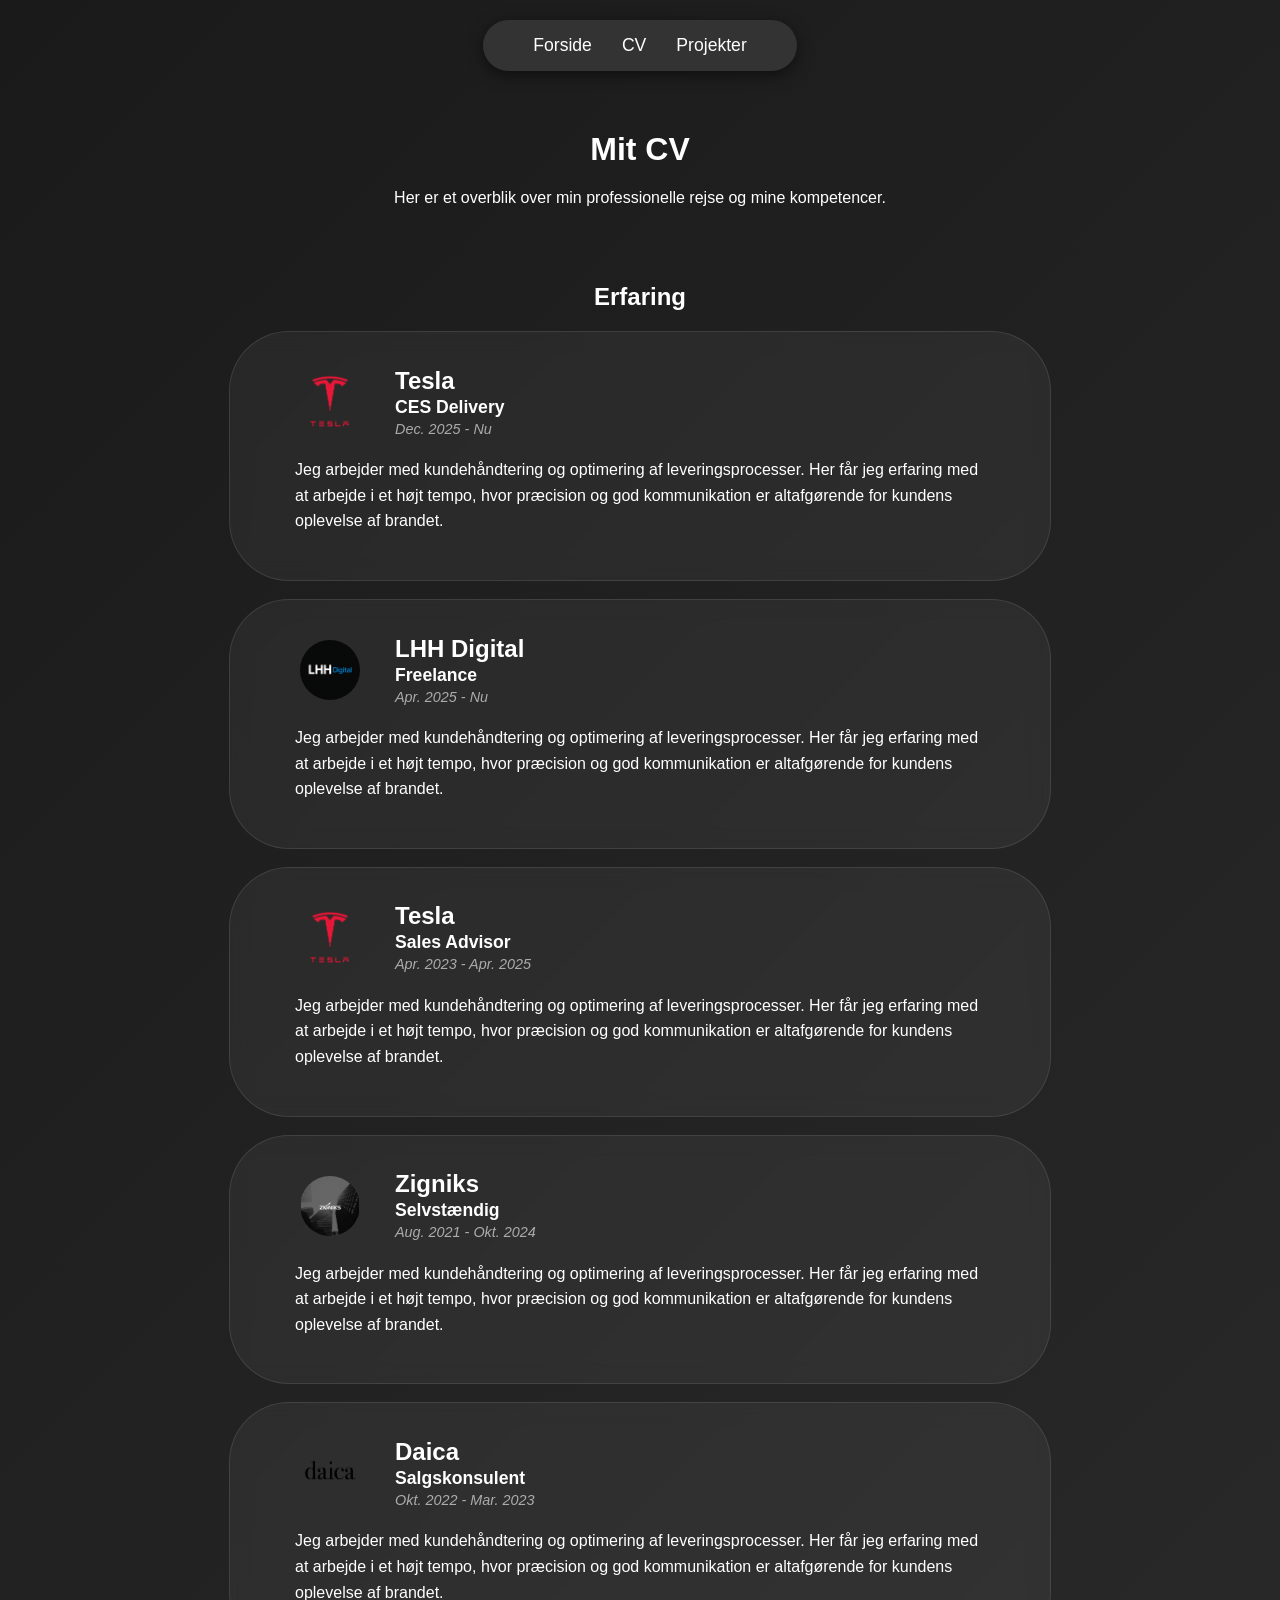
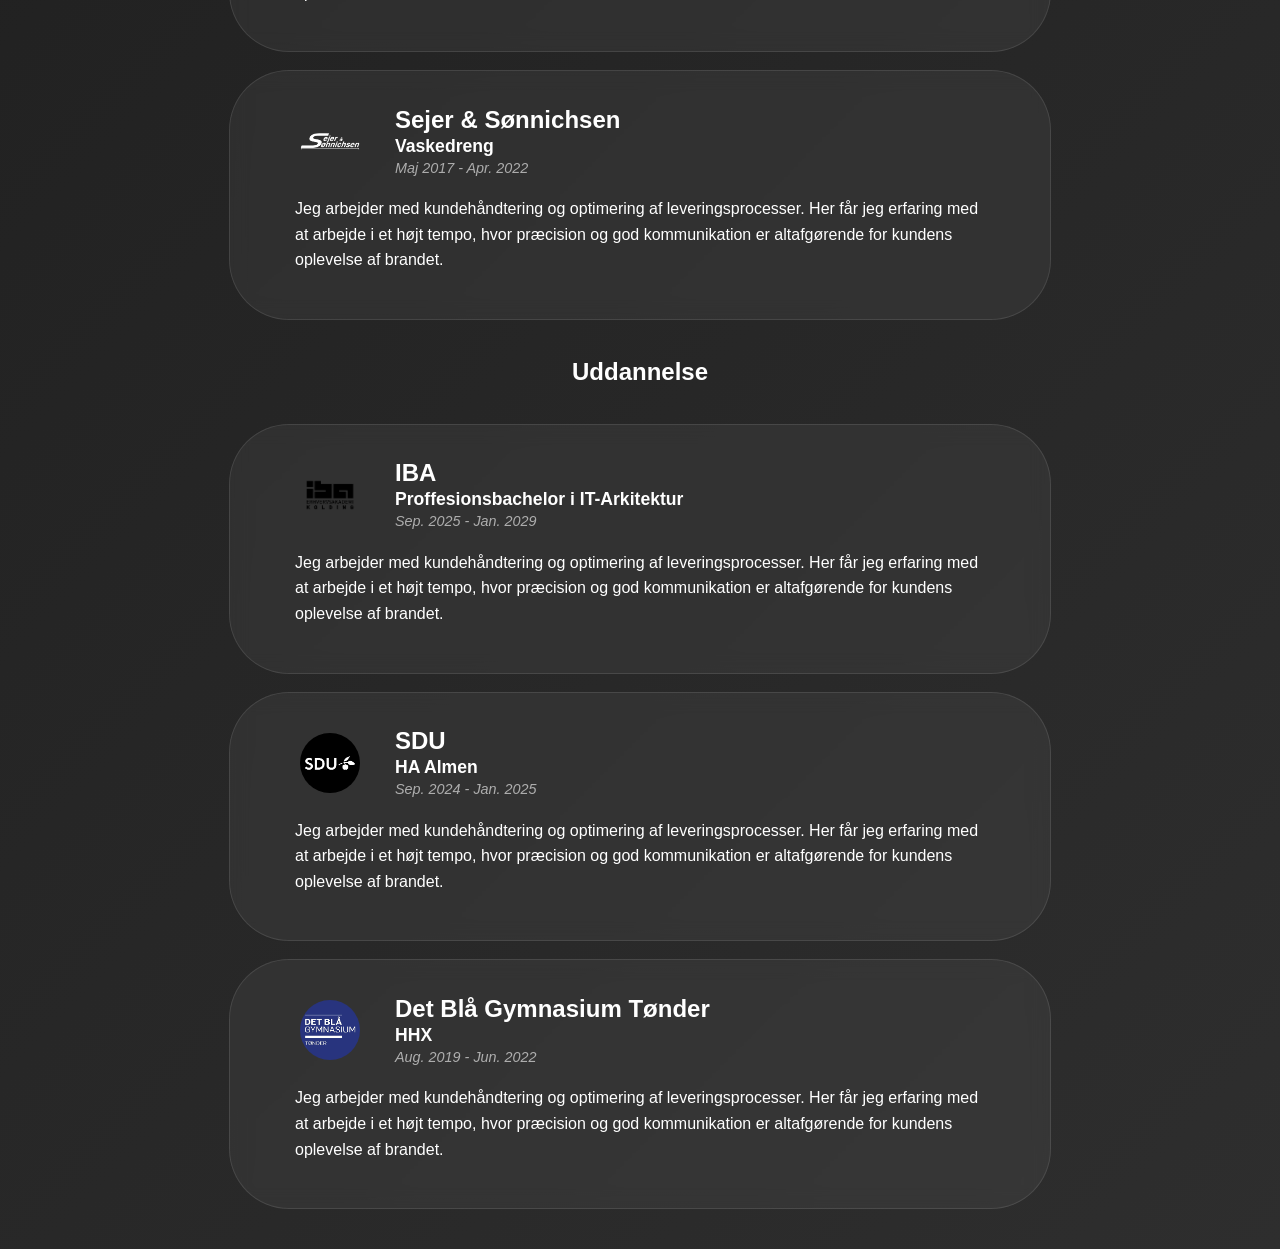
==== cv.html @ 1be1c0e2 "Added CV page" ====
<!DOCTYPE html>
<html lang="da">
<head>
    <meta charset="UTF-8">
    <meta name="viewport" content="width=device-width, initial-scale=1.0">
    <title>CV | LHH Digital</title>
    <link rel="stylesheet" href="styles.css">
</head>
<body>

    <nav>
        <ul>
            <li><a href="index.html">Forside</a></li>
            <li><a href="cv.html">CV</a></li>
            <li><a href="index.html#projekter">Projekter</a></li>
        </ul>
    </nav>

    <header>
        <h1>Mit CV</h1>
        <p>Her er et overblik over min professionelle rejse og mine kompetencer.</p>
    </header>

    <section class="cv-container">
        <h2>Erfaring</h2>
        <div class ="cv-card-oval">
            <div class="cv-top-row">
                <img src="tesla.png" alt="Tesla logo" class="company-logo">

                <div class="cv-titles">
                    <h3 class="company-name">Tesla</h3>
                    <h4 class="job-title">CES Delivery</h4>
                    <span class="cv-date">Dec. 2025 - Nu</span>
                </div>
            </div>

            <p class="cv-description">
            Jeg arbejder med kundehåndtering og optimering af leveringsprocesser. 
            Her får jeg erfaring med at arbejde i et højt tempo, hvor præcision 
            og god kommunikation er altafgørende for kundens oplevelse af brandet.
            </p>
        </div>
        <br>
        <div class ="cv-card-oval">
            <div class="cv-top-row">
                <img src="lhh-logo.png" alt="lhh logo" class="company-logo">

                <div class="cv-titles">
                    <h3 class="company-name">LHH Digital</h3>
                    <h4 class="job-title">Freelance</h4>
                    <span class="cv-date">Apr. 2025 - Nu</span>
                </div>
            </div>

            <p class="cv-description">
            Jeg arbejder med kundehåndtering og optimering af leveringsprocesser. 
            Her får jeg erfaring med at arbejde i et højt tempo, hvor præcision 
            og god kommunikation er altafgørende for kundens oplevelse af brandet.
            </p>
        </div>
        <br>
        <div class ="cv-card-oval">
            <div class="cv-top-row">
                <img src="tesla.png" alt="Tesla logo" class="company-logo">

                <div class="cv-titles">
                    <h3 class="company-name">Tesla</h3>
                    <h4 class="job-title">Sales Advisor</h4>
                    <span class="cv-date">Apr. 2023 - Apr. 2025</span>
                </div>
            </div>

            <p class="cv-description">
            Jeg arbejder med kundehåndtering og optimering af leveringsprocesser. 
            Her får jeg erfaring med at arbejde i et højt tempo, hvor præcision 
            og god kommunikation er altafgørende for kundens oplevelse af brandet.
            </p>
        </div>
        <br>
        <div class ="cv-card-oval">
            <div class="cv-top-row">
                <img src="zigniks.png" alt="Zigniks logo" class="company-logo">

                <div class="cv-titles">
                    <h3 class="company-name">Zigniks</h3>
                    <h4 class="job-title">Selvstændig</h4>
                    <span class="cv-date">Aug. 2021 - Okt. 2024</span>
                </div>
            </div>

            <p class="cv-description">
            Jeg arbejder med kundehåndtering og optimering af leveringsprocesser. 
            Her får jeg erfaring med at arbejde i et højt tempo, hvor præcision 
            og god kommunikation er altafgørende for kundens oplevelse af brandet.
            </p>
        </div>
        <br>
        <div class ="cv-card-oval">
            <div class="cv-top-row">
                <img src="daica.png" alt="Daica logo" class="company-logo">

                <div class="cv-titles">
                    <h3 class="company-name">Daica</h3>
                    <h4 class="job-title">Salgskonsulent</h4>
                    <span class="cv-date">Okt. 2022 - Mar. 2023</span>
                </div>
            </div>

            <p class="cv-description">
            Jeg arbejder med kundehåndtering og optimering af leveringsprocesser. 
            Her får jeg erfaring med at arbejde i et højt tempo, hvor præcision 
            og god kommunikation er altafgørende for kundens oplevelse af brandet.
            </p>
        </div>
        <br>
        <div class ="cv-card-oval">
            <div class="cv-top-row">
                <img src="seso.png" alt="seso logo" class="company-logo">

                <div class="cv-titles">
                    <h3 class="company-name">Sejer & Sønnichsen</h3>
                    <h4 class="job-title">Vaskedreng</h4>
                    <span class="cv-date">Maj 2017 - Apr. 2022</span>
                </div>
            </div>

            <p class="cv-description">
            Jeg arbejder med kundehåndtering og optimering af leveringsprocesser. 
            Her får jeg erfaring med at arbejde i et højt tempo, hvor præcision 
            og god kommunikation er altafgørende for kundens oplevelse af brandet.
            </p>
        </div>
        <br>
        <h2>Uddannelse</h2>
        <br>
        <div class ="cv-card-oval">
            <div class="cv-top-row">
                <img src="iba.png" alt="iba logo" class="company-logo">

                <div class="cv-titles">
                    <h3 class="company-name">IBA</h3>
                    <h4 class="job-title">Proffesionsbachelor i IT-Arkitektur</h4>
                    <span class="cv-date">Sep. 2025 - Jan. 2029</span>
                </div>
            </div>

            <p class="cv-description">
            Jeg arbejder med kundehåndtering og optimering af leveringsprocesser. 
            Her får jeg erfaring med at arbejde i et højt tempo, hvor præcision 
            og god kommunikation er altafgørende for kundens oplevelse af brandet.
            </p>
        </div>
        <br>
        <div class ="cv-card-oval">
            <div class="cv-top-row">
                <img src="sdu.png" alt="sdu logo" class="company-logo">

                <div class="cv-titles">
                    <h3 class="company-name">SDU</h3>
                    <h4 class="job-title">HA Almen</h4>
                    <span class="cv-date">Sep. 2024 - Jan. 2025</span>
                </div>
            </div>

            <p class="cv-description">
            Jeg arbejder med kundehåndtering og optimering af leveringsprocesser. 
            Her får jeg erfaring med at arbejde i et højt tempo, hvor præcision 
            og god kommunikation er altafgørende for kundens oplevelse af brandet.
            </p>
        </div>
        <br>
        <div class ="cv-card-oval">
            <div class="cv-top-row">
                <img src="toha.png" alt="toha logo" class="company-logo">

                <div class="cv-titles">
                    <h3 class="company-name">Det Blå Gymnasium Tønder</h3>
                    <h4 class="job-title">HHX</h4>
                    <span class="cv-date">Aug. 2019 - Jun. 2022</span>
                </div>
            </div>

            <p class="cv-description">
            Jeg arbejder med kundehåndtering og optimering af leveringsprocesser. 
            Her får jeg erfaring med at arbejde i et højt tempo, hvor præcision 
            og god kommunikation er altafgørende for kundens oplevelse af brandet.
            </p>
        </div>

        
    </section>



</body>

</html>
---- styles.css ----
/* Generel styling */
body {
    background: linear-gradient(135deg, #1a1a1a 0%, #2e2e2e 100%);
    min-height: 100vh;
    color: white;
    text-align: center;
    font-family: 'Segoe UI', Tahoma, Geneva, Verdana, sans-serif;
    margin: 0;
    padding: 0;
}

/* Navigrationsmenu */
nav {
    background-color: #333;
    width: fit-content;
    margin: 20px auto 60px auto;
    padding: 15px 50px;
    border-radius: 50px;
    box-shadow: 0 4px 15px rgba(0,0,0,0.5);
}

nav ul {
    display: flex;
    justify-content: center;
    gap: 30px;
    margin: 0;
    padding: 0;
    list-style-type: none;
}

nav a {
    text-decoration: none;
    color: white;
    font-size: 1.1rem;
    transition: 0.3s;
}

nav li {
    transition: transform 0.3s ease;
}

nav li:hover {
    transform: scale(1.1);
}

/* Dashboard med LinkedIn & GitHub */
.dashboard {
    display: flex;
    flex-wrap: wrap;
    justify-content: center;
    gap: 20px;
    padding: 40px 20px;
}

.card {
    background-color: rgba(255, 255, 255, 0.05);
    backdrop-filter: blur(10px);
    border: 1px solid rgba(255, 255, 255, 0.1);
    border-radius: 20px;
    padding: 25px;
    width: 150px;
    display: flex;
    flex-direction: column;
    align-items: center;
    text-decoration: none;
    color: white;
    transition: transform 0.3s ease, background 0.3s;
}

.card img {
    width: 60px;
    height: 60px;
    object-fit: contain;
    margin-bottom: 10px;
}

.card:hover {
    transform: translateY(-10px);
    background-color: rgba(255, 255, 255, 0.1);
}

/* Profil Sektion */
.profile-container {
    display: flex;
    justify-content: center;
    padding: 40px 20px;
}

.profile-card {
    background-color: rgba(255, 255, 255, 0.05);
    backdrop-filter: blur(10px);
    border: 1px solid rgba(255, 255, 255, 0.1);
    border-radius: 30px;
    padding: 40px;
    width: 100%;
    max-width: 400px;
    display: flex;
    flex-direction: column;
    align-items: center;
}

.profile-img {
    width: 150px;
    height: 150px;
    border-radius: 50%;
    object-fit: cover;
    border: 3px solid rgba(255, 255, 255, 0.2);
    margin-bottom: 20px;
}

.profile-details a {
    color: white; /* En lidt lysere farve til links så de kan ses */
    text-decoration: none;
}

/* Footer */
footer {
    padding: 40px;
    font-size: 0.9rem;
    opacity: 0.6;
}

footer ul {
    list-style: none;
    padding: 0;
    display: flex;
    justify-content: center;
    gap: 20px;
}

footer a {
    color: white;
    text-decoration: none;
}

.cv-container {
    display: flex;
    flex-direction: column;
    align-items: center;
    padding: 40px 20px;
}   

.cv-card-oval {
    background-color: rgba(255, 255, 255, 0.05);
    backdrop-filter: blur(10px);
    border: 1px solid rgba(255, 255, 255, 0.1);
    border-radius: 60px;
    padding: 30px 60px;
    max-width: 700px;
    width: 100%;
    transition: transform 0.3s ease;
}

.cv-card-oval:hover {
    transform: scale(1.02);
    background-color: rgba(255, 255, 255, 0.08);
}

.cv-top-row {
    display: flex;
    align-items: center;
    gap: 25px;
    margin-bottom: 15px;
}

.company-logo {
    width: 60px;
    height: 60px;
    background: transparent;
    padding: 10px;
    border-radius: 50%;
    object-fit: contain;
}

.cv-titles {
    text-align: left;
}

.company-name {
    margin: 0;
    font-size: 1.5rem;
}

.job-title{
    margin: 2px 0;
    font-size: 1.1rem;
    color: white;
}

.cv-date {
    font-size: 0.9rem;
    opacity: 0.6;
    font-style: italic;
}

.cv-description {
    text-align: left;
    line-height: 1.6;
    margin-top: 15px;
    padding-left: 5px;
}
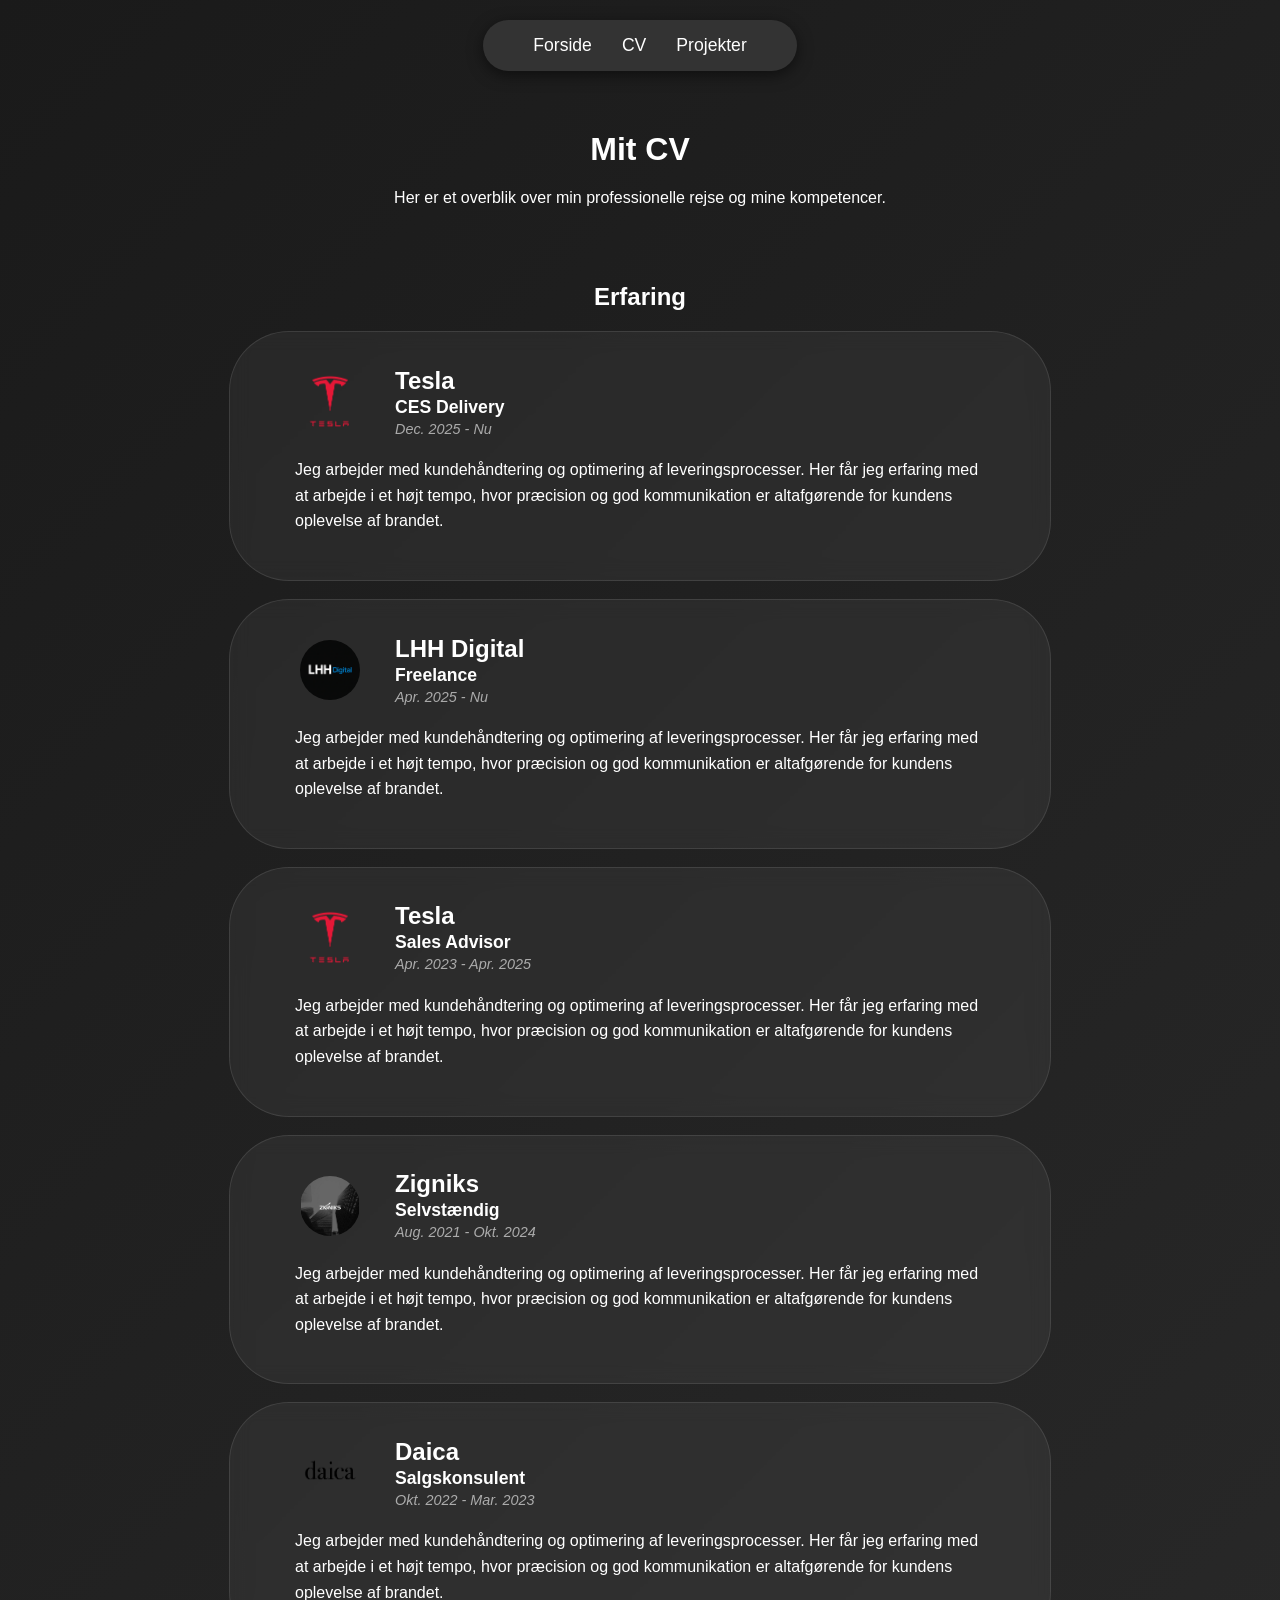
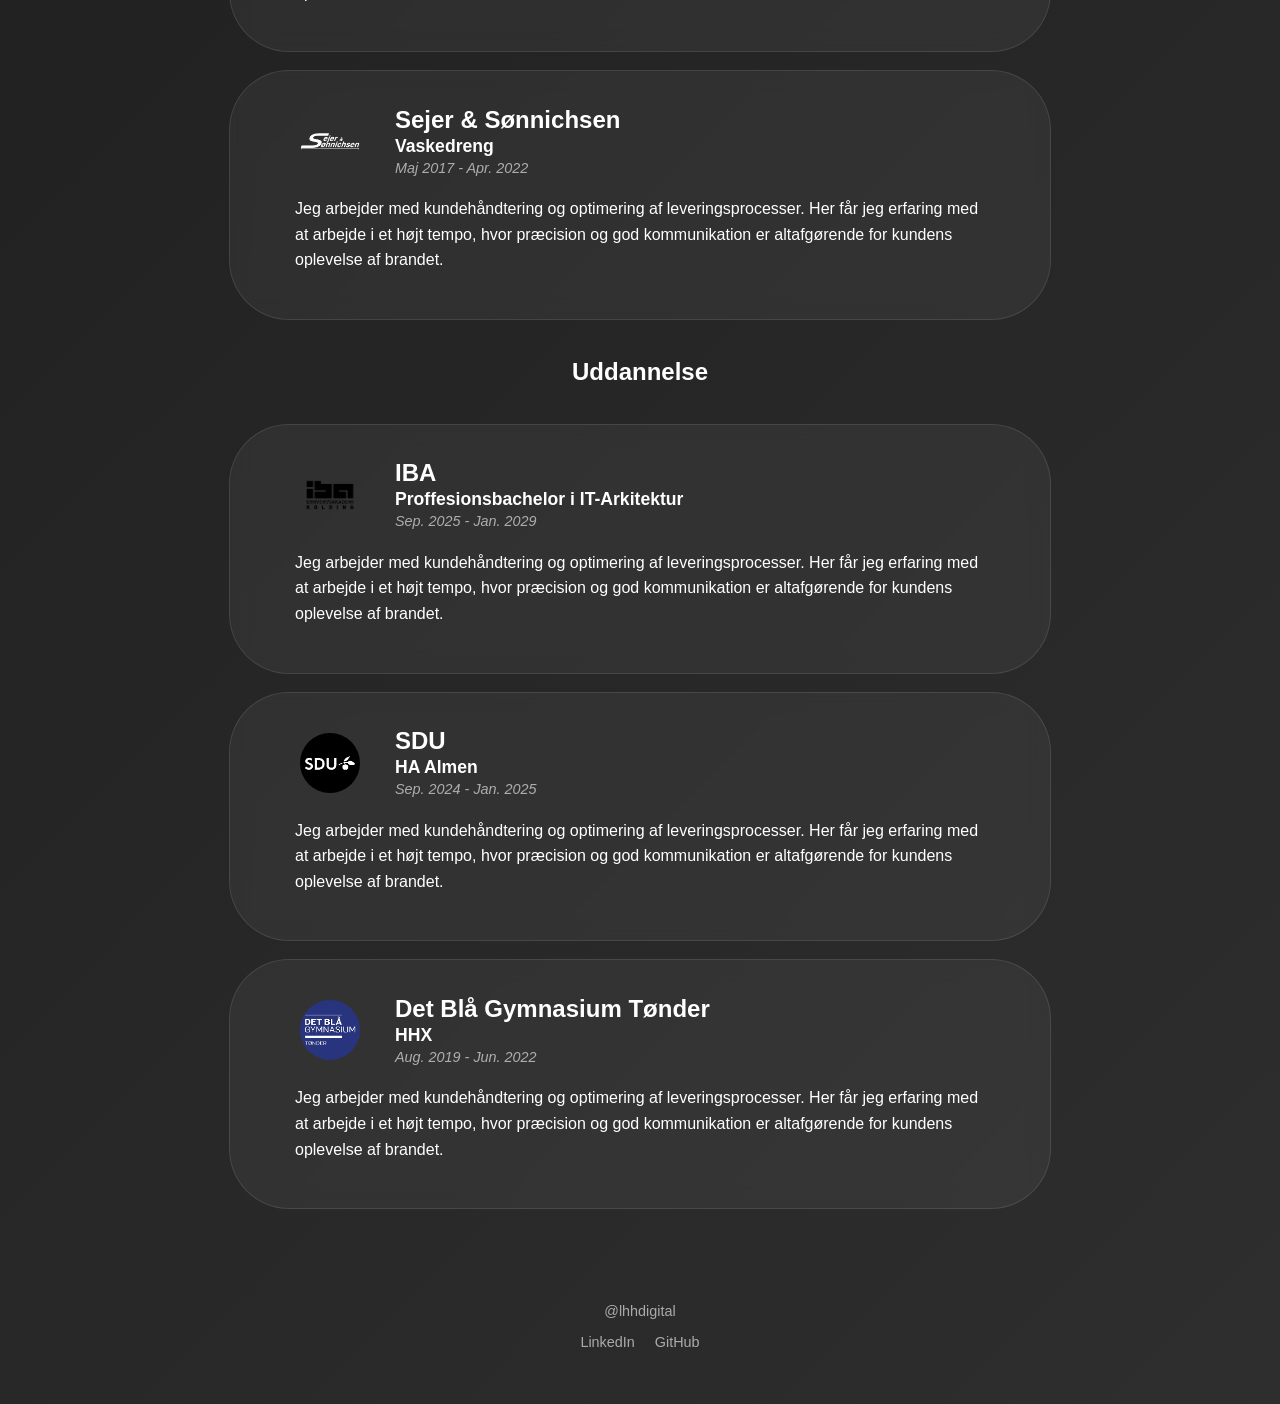
==== commit ae517d23: "Made project page" ====
--- a/cv.html
+++ b/cv.html
@@ -189,6 +189,13 @@
 
         
     </section>
+    <footer>
+            <p>@lhhdigital</p>
+            <ul>
+                <li><a href="https://www.linkedin.com/in/lasse-h-hansen-/">LinkedIn</a></li>
+                <li><a href="https://github.com/Lasse-HHansen">GitHub</a></li>
+            </ul>
+        </footer>
 
 
 
--- a/styles.css
+++ b/styles.css
@@ -198,4 +198,67 @@
     line-height: 1.6;
     margin-top: 15px;
     padding-left: 5px;
+}
+
+.project-grid {
+    display: grid;
+    grid-template-columns: repeat(3, 1fr);
+    gap: 30px;
+    max-width: 1100px;
+    margin: 50px auto;
+    padding: 20px;
+}
+
+.project-card {
+    background-color: rgba(255, 255, 255, 0.05);
+    backdrop-filter: blur(10px);
+    border: 1px solid rgba(255, 255, 255, 0.1);
+    border-radius: 25px;
+    overflow: hidden;
+    transition: transform 0.3s ease, boxshadow 0.3 ease;
+    display: flex;
+    flex-direction: column;
+}
+
+.project-card:hover {
+    transform: translateY(-10px);
+    box-shadow: 0 10px 30px rgba(0, 0, 0, 0.5);
+    border-color: rgba(255, 255, 255, 0.1);
+}
+
+.project-image {
+    width: 100%;
+    height: 100%;
+    background-color: rgba(255, 255, 255, 0.1);
+    display: flex;
+    align-items: center;
+    justify-content: center;
+    color: rgba(255, 255, 255, 0.3);
+    font-style: italic;
+}
+
+.project-info {
+    padding: 20px;
+    text-align: left;
+}
+
+.project-info h3 {
+    margin: 0 0 10px 0;
+    color: #white;
+}
+
+.project-link {
+    display: inline-block;
+    margin-top: 15px;
+    color: white;
+    text-decoration: none;
+    font-weight: bold;
+    font-size: 0.9rem;
+    border-radius: 2px solid #00c6ff;
+}
+
+@media (max-width: 600px) {
+    .project-grid {
+        grid-template-columns: 1fr;
+    }
 }
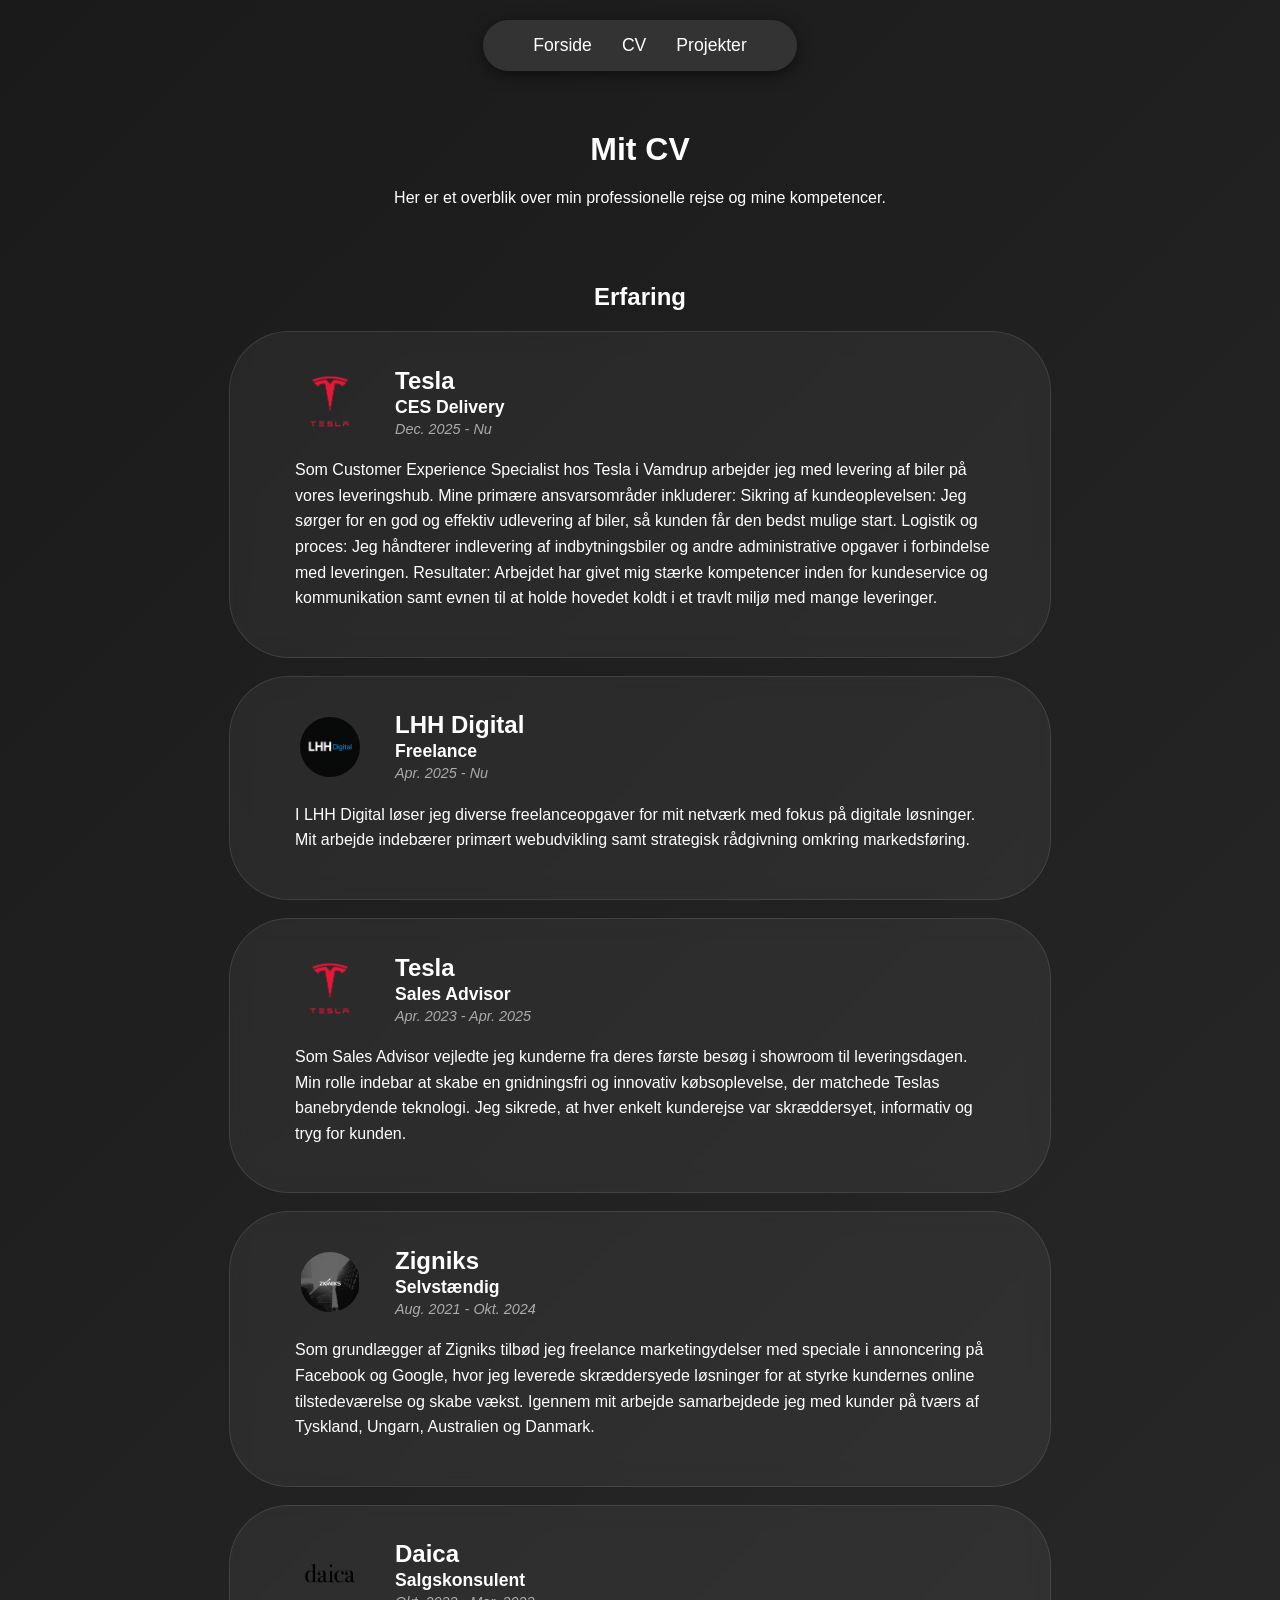
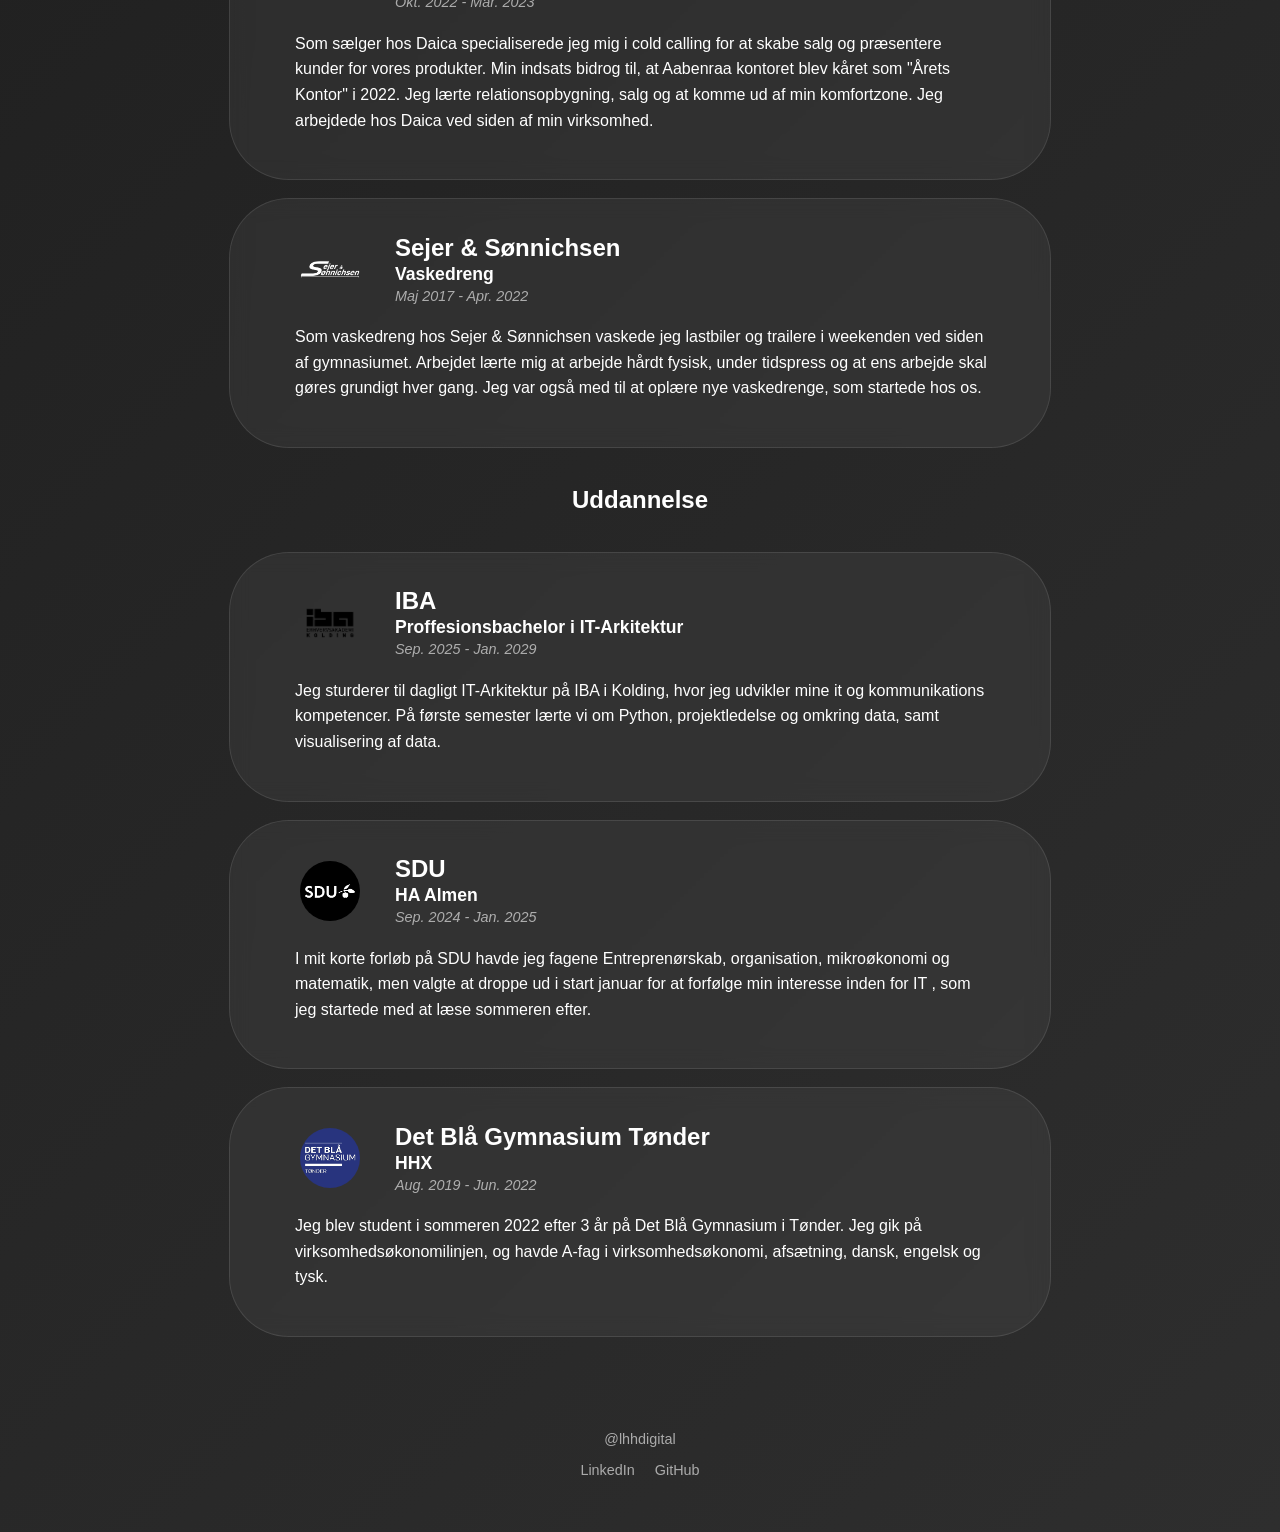
==== commit 9109df98: "Added new text to my cv" ====
--- a/cv.html
+++ b/cv.html
@@ -35,9 +35,11 @@
             </div>
 
             <p class="cv-description">
-            Jeg arbejder med kundehåndtering og optimering af leveringsprocesser. 
-            Her får jeg erfaring med at arbejde i et højt tempo, hvor præcision 
-            og god kommunikation er altafgørende for kundens oplevelse af brandet.
+            Som Customer Experience Specialist hos Tesla i Vamdrup arbejder jeg med levering af biler på vores leveringshub. Mine primære ansvarsområder inkluderer:
+            Sikring af kundeoplevelsen: Jeg sørger for en god og effektiv udlevering af biler, så kunden får den bedst mulige start.
+            Logistik og proces: Jeg håndterer indlevering af indbytningsbiler og andre administrative opgaver i forbindelse med leveringen.
+            Resultater: Arbejdet har givet mig stærke kompetencer inden for kundeservice og kommunikation samt evnen til at holde hovedet koldt i et travlt miljø med mange leveringer.
+
             </p>
         </div>
         <br>
@@ -53,10 +55,7 @@
             </div>
 
             <p class="cv-description">
-            Jeg arbejder med kundehåndtering og optimering af leveringsprocesser. 
-            Her får jeg erfaring med at arbejde i et højt tempo, hvor præcision 
-            og god kommunikation er altafgørende for kundens oplevelse af brandet.
-            </p>
+                I LHH Digital løser jeg diverse freelanceopgaver for mit netværk med fokus på digitale løsninger. Mit arbejde indebærer primært webudvikling samt strategisk rådgivning omkring markedsføring.            </p>
         </div>
         <br>
         <div class ="cv-card-oval">
@@ -71,9 +70,7 @@
             </div>
 
             <p class="cv-description">
-            Jeg arbejder med kundehåndtering og optimering af leveringsprocesser. 
-            Her får jeg erfaring med at arbejde i et højt tempo, hvor præcision 
-            og god kommunikation er altafgørende for kundens oplevelse af brandet.
+            Som Sales Advisor vejledte jeg kunderne fra deres første besøg i showroom til leveringsdagen. Min rolle indebar at skabe en gnidningsfri og innovativ købsoplevelse, der matchede Teslas banebrydende teknologi. Jeg sikrede, at hver enkelt kunderejse var skræddersyet, informativ og tryg for kunden.
             </p>
         </div>
         <br>
@@ -89,9 +86,8 @@
             </div>
 
             <p class="cv-description">
-            Jeg arbejder med kundehåndtering og optimering af leveringsprocesser. 
-            Her får jeg erfaring med at arbejde i et højt tempo, hvor præcision 
-            og god kommunikation er altafgørende for kundens oplevelse af brandet.
+            Som grundlægger af Zigniks tilbød jeg freelance marketingydelser med speciale i annoncering på Facebook og Google, hvor jeg leverede skræddersyede løsninger for at styrke kundernes online tilstedeværelse og skabe vækst.
+            Igennem mit arbejde samarbejdede jeg med kunder på tværs af Tyskland, Ungarn, Australien og Danmark.
             </p>
         </div>
         <br>
@@ -107,9 +103,8 @@
             </div>
 
             <p class="cv-description">
-            Jeg arbejder med kundehåndtering og optimering af leveringsprocesser. 
-            Her får jeg erfaring med at arbejde i et højt tempo, hvor præcision 
-            og god kommunikation er altafgørende for kundens oplevelse af brandet.
+            Som sælger hos Daica specialiserede jeg mig i cold calling for at skabe salg og præsentere kunder for vores produkter. 
+            Min indsats bidrog til, at Aabenraa kontoret blev kåret som "Årets Kontor" i 2022. Jeg lærte relationsopbygning, salg og at komme ud af min komfortzone. Jeg arbejdede hos Daica ved siden af min virksomhed.
             </p>
         </div>
         <br>
@@ -125,9 +120,8 @@
             </div>
 
             <p class="cv-description">
-            Jeg arbejder med kundehåndtering og optimering af leveringsprocesser. 
-            Her får jeg erfaring med at arbejde i et højt tempo, hvor præcision 
-            og god kommunikation er altafgørende for kundens oplevelse af brandet.
+            Som vaskedreng hos Sejer & Sønnichsen vaskede jeg lastbiler og trailere i weekenden ved siden af gymnasiumet.
+            Arbejdet lærte mig at arbejde hårdt fysisk, under tidspress og at ens arbejde skal gøres grundigt hver gang. Jeg var også med til at oplære nye vaskedrenge, som startede hos os. 
             </p>
         </div>
         <br>
@@ -145,9 +139,8 @@
             </div>
 
             <p class="cv-description">
-            Jeg arbejder med kundehåndtering og optimering af leveringsprocesser. 
-            Her får jeg erfaring med at arbejde i et højt tempo, hvor præcision 
-            og god kommunikation er altafgørende for kundens oplevelse af brandet.
+            Jeg sturderer til dagligt IT-Arkitektur på IBA i Kolding, hvor jeg udvikler mine it og kommunikations kompetencer.
+            På første semester lærte vi om Python, projektledelse og omkring data, samt visualisering af data.
             </p>
         </div>
         <br>
@@ -163,9 +156,9 @@
             </div>
 
             <p class="cv-description">
-            Jeg arbejder med kundehåndtering og optimering af leveringsprocesser. 
-            Her får jeg erfaring med at arbejde i et højt tempo, hvor præcision 
-            og god kommunikation er altafgørende for kundens oplevelse af brandet.
+            I mit korte forløb på SDU havde jeg fagene Entreprenørskab, organisation, mikroøkonomi og matematik, men valgte at droppe ud i start januar for at forfølge min interesse inden for IT
+            , som jeg startede med at læse sommeren efter. 
+
             </p>
         </div>
         <br>
@@ -181,9 +174,8 @@
             </div>
 
             <p class="cv-description">
-            Jeg arbejder med kundehåndtering og optimering af leveringsprocesser. 
-            Her får jeg erfaring med at arbejde i et højt tempo, hvor præcision 
-            og god kommunikation er altafgørende for kundens oplevelse af brandet.
+            Jeg blev student i sommeren 2022 efter 3 år på Det Blå Gymnasium i Tønder. Jeg gik på virksomhedsøkonomilinjen, og havde A-fag i
+            virksomhedsøkonomi, afsætning, dansk, engelsk og tysk.
             </p>
         </div>
 
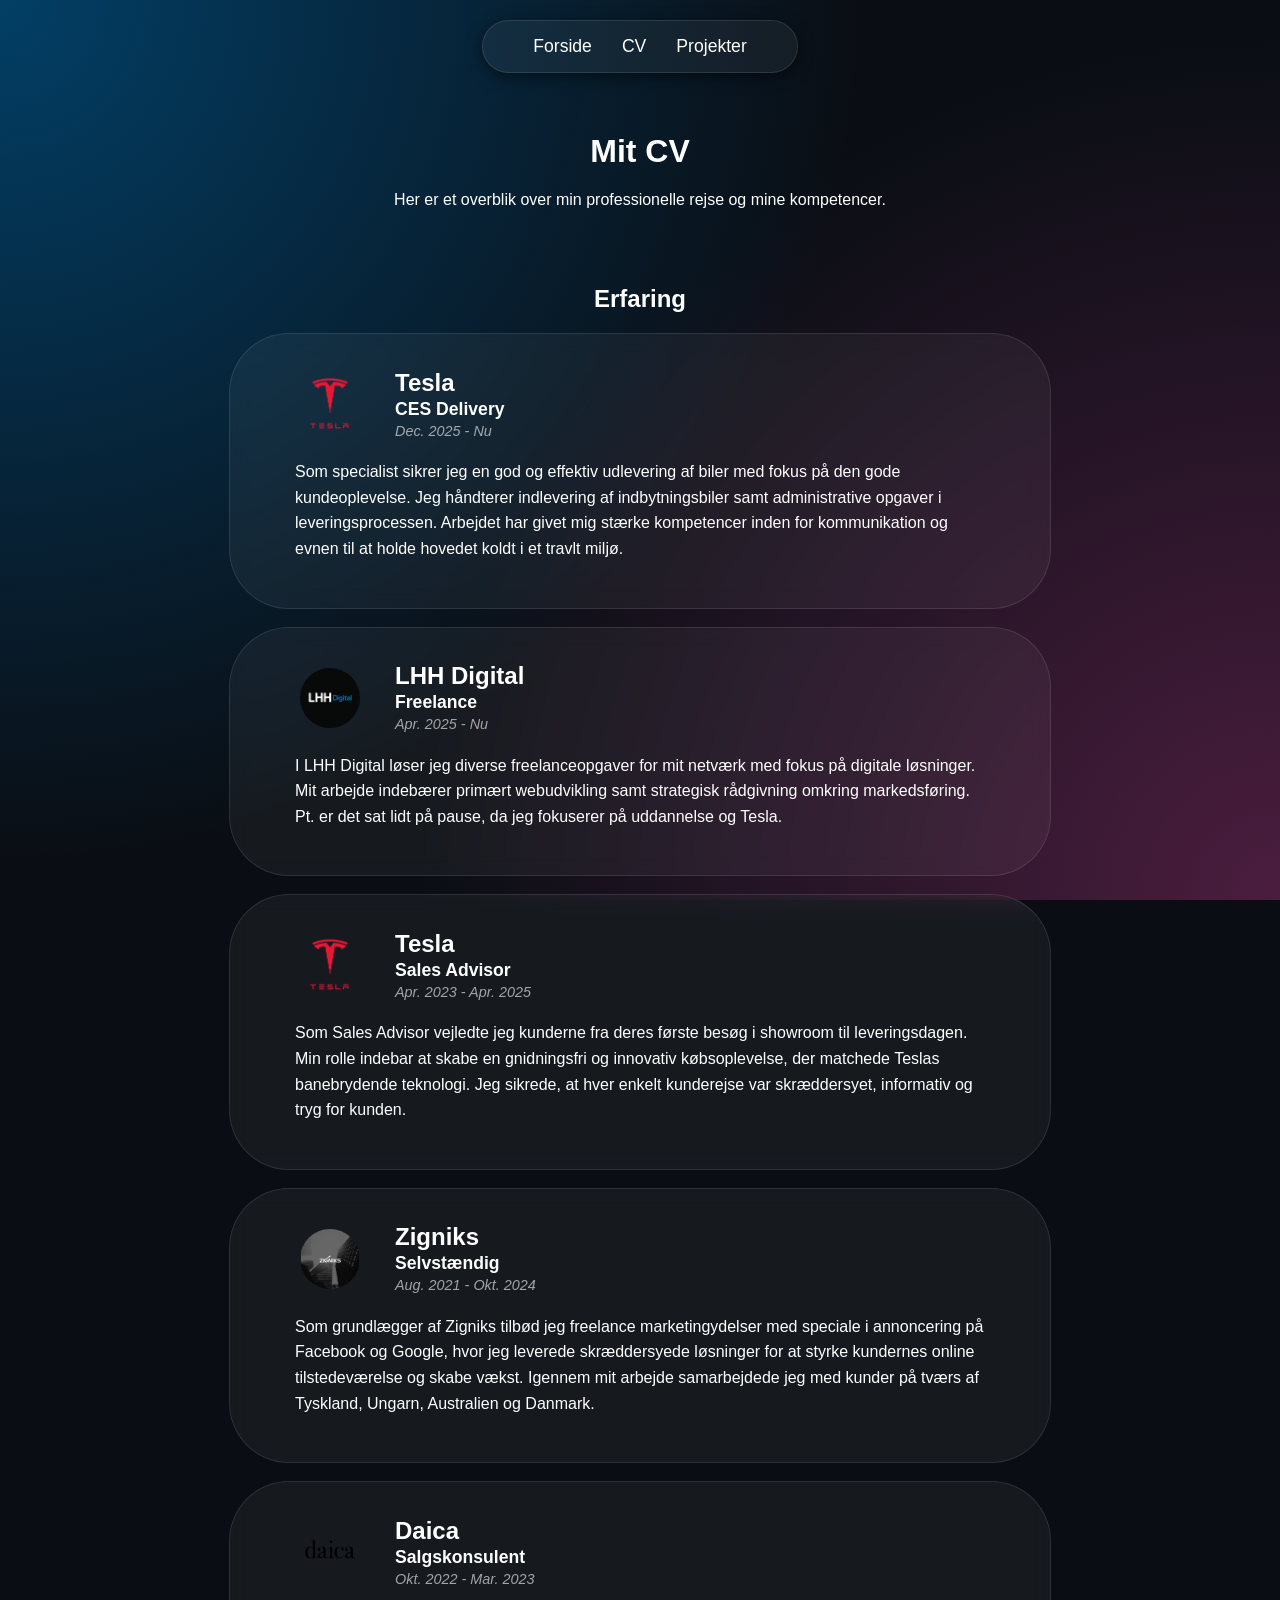
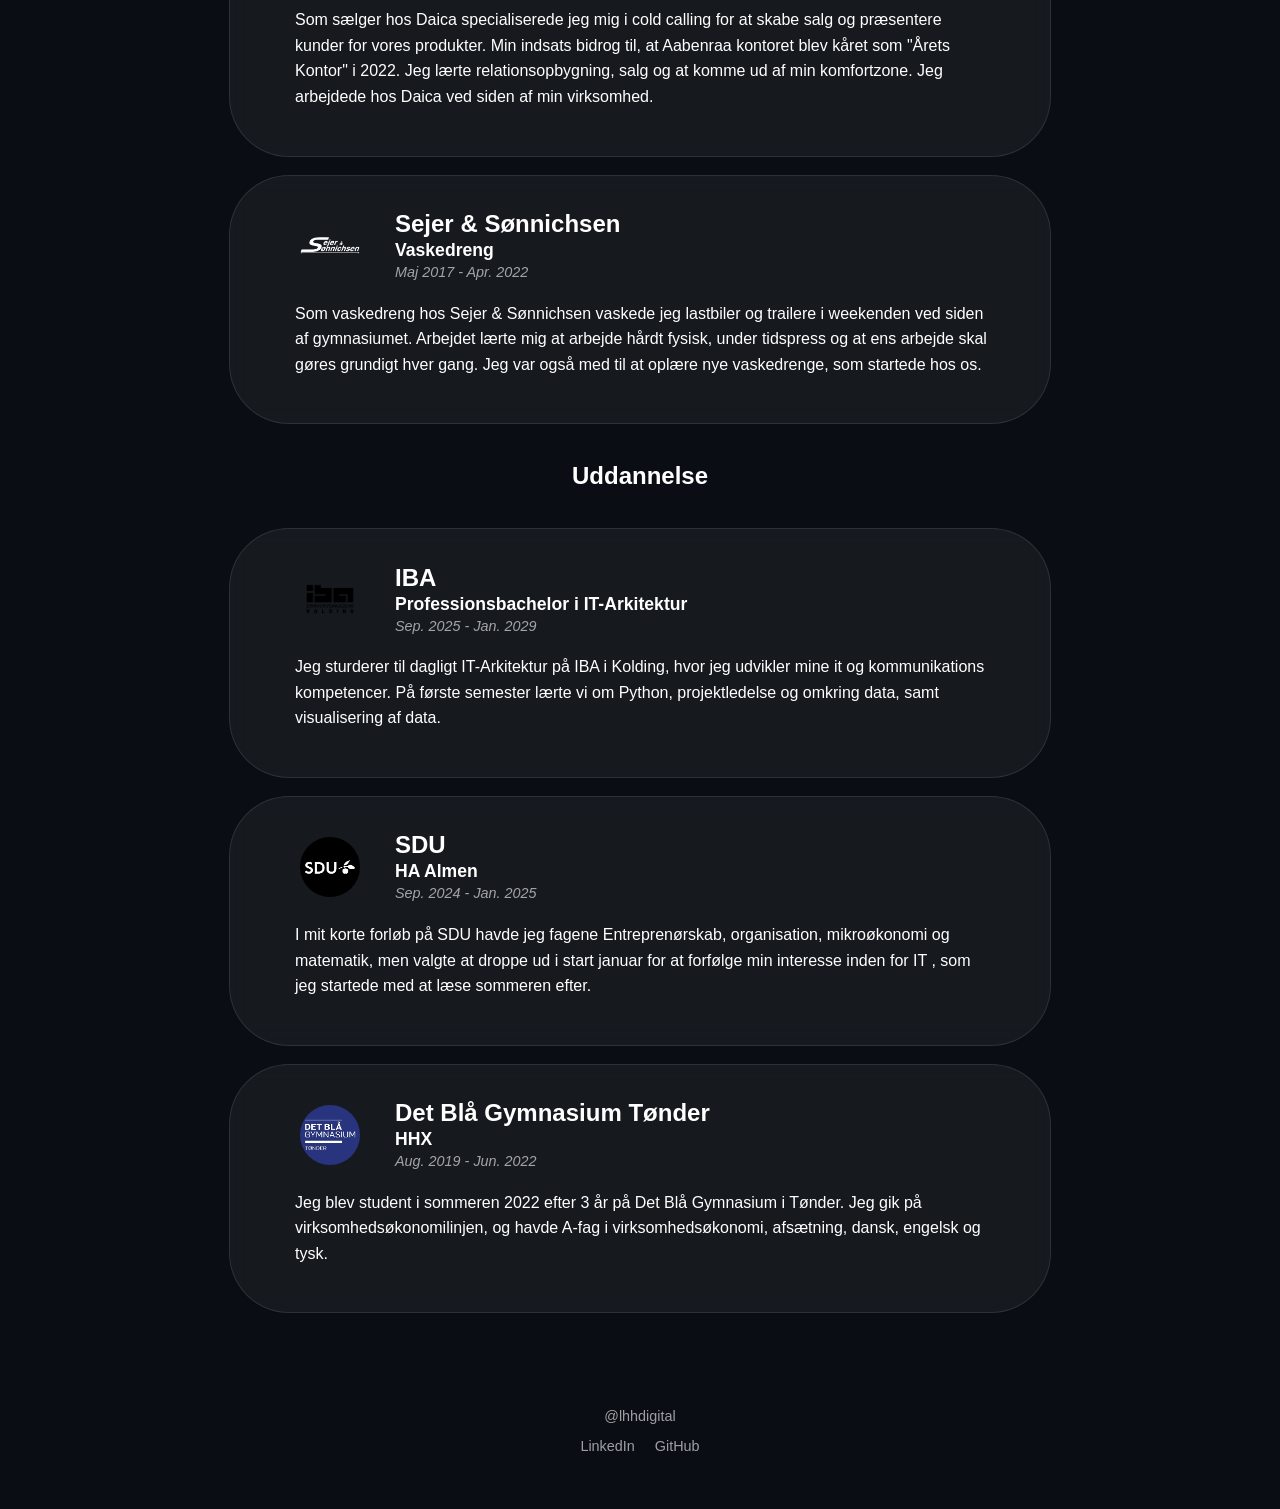
==== commit 48c915d8: "New" ====
--- a/cv.html
+++ b/cv.html
@@ -12,7 +12,7 @@
         <ul>
             <li><a href="index.html">Forside</a></li>
             <li><a href="cv.html">CV</a></li>
-            <li><a href="index.html#projekter">Projekter</a></li>
+            <li><a href="projects.html">Projekter</a></li>
         </ul>
     </nav>
 
@@ -35,10 +35,8 @@
             </div>
 
             <p class="cv-description">
-            Som Customer Experience Specialist hos Tesla i Vamdrup arbejder jeg med levering af biler på vores leveringshub. Mine primære ansvarsområder inkluderer:
-            Sikring af kundeoplevelsen: Jeg sørger for en god og effektiv udlevering af biler, så kunden får den bedst mulige start.
-            Logistik og proces: Jeg håndterer indlevering af indbytningsbiler og andre administrative opgaver i forbindelse med leveringen.
-            Resultater: Arbejdet har givet mig stærke kompetencer inden for kundeservice og kommunikation samt evnen til at holde hovedet koldt i et travlt miljø med mange leveringer.
+            Som specialist sikrer jeg en god og effektiv udlevering af biler med fokus på den gode kundeoplevelse. 
+            Jeg håndterer indlevering af indbytningsbiler samt administrative opgaver i leveringsprocessen. Arbejdet har givet mig stærke kompetencer inden for kommunikation og evnen til at holde hovedet koldt i et travlt miljø.
 
             </p>
         </div>
@@ -55,7 +53,9 @@
             </div>
 
             <p class="cv-description">
-                I LHH Digital løser jeg diverse freelanceopgaver for mit netværk med fokus på digitale løsninger. Mit arbejde indebærer primært webudvikling samt strategisk rådgivning omkring markedsføring.            </p>
+                I LHH Digital løser jeg diverse freelanceopgaver for mit netværk med fokus på digitale løsninger. Mit arbejde indebærer primært webudvikling samt strategisk rådgivning omkring markedsføring.
+                Pt. er det sat lidt på pause, da jeg fokuserer på uddannelse og Tesla.
+            </p>
         </div>
         <br>
         <div class ="cv-card-oval">
@@ -133,7 +133,7 @@
 
                 <div class="cv-titles">
                     <h3 class="company-name">IBA</h3>
-                    <h4 class="job-title">Proffesionsbachelor i IT-Arkitektur</h4>
+                    <h4 class="job-title">Professionsbachelor i IT-Arkitektur</h4>
                     <span class="cv-date">Sep. 2025 - Jan. 2029</span>
                 </div>
             </div>
--- a/styles.css
+++ b/styles.css
@@ -1,6 +1,11 @@
 /* Generel styling */
 body {
-    background: linear-gradient(135deg, #1a1a1a 0%, #2e2e2e 100%);
+    /* Den nye mesh-gradient baggrund */
+    background: 
+        radial-gradient(circle at 0% 0%, rgba(0, 75, 122, 0.8), transparent 55%),
+        radial-gradient(circle at 100% 100%, rgba(91, 33, 73, 0.8), transparent 55%),
+        #0a0e14; 
+    background-attachment: fixed; 
     min-height: 100vh;
     color: white;
     text-align: center;
@@ -11,10 +16,11 @@
 
 /* Navigrationsmenu */
 nav {
-    background-color: #333;
+    background-color: rgba(255, 255, 255, 0.05);
     width: fit-content;
     margin: 20px auto 60px auto;
     padding: 15px 50px;
+    border: 1px solid rgba(255, 255, 255, 0.1);
     border-radius: 50px;
     box-shadow: 0 4px 15px rgba(0,0,0,0.5);
 }
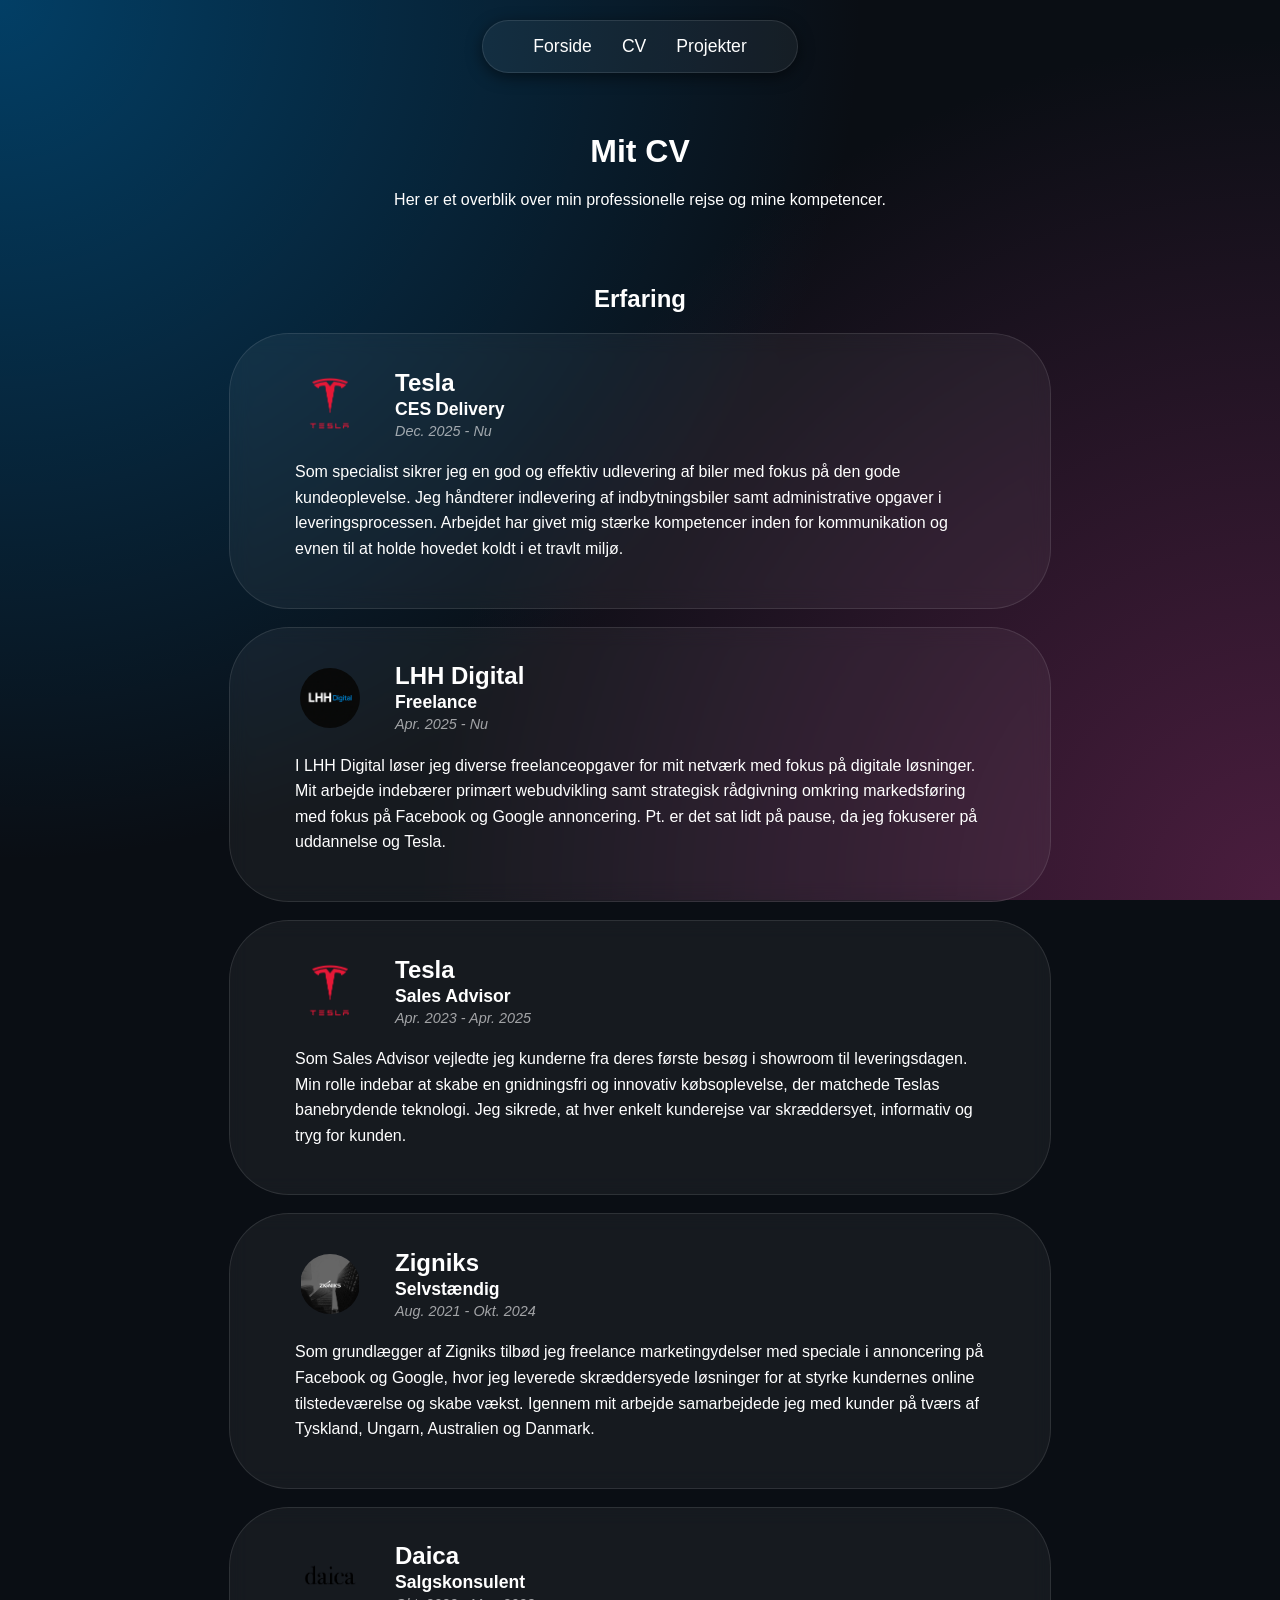
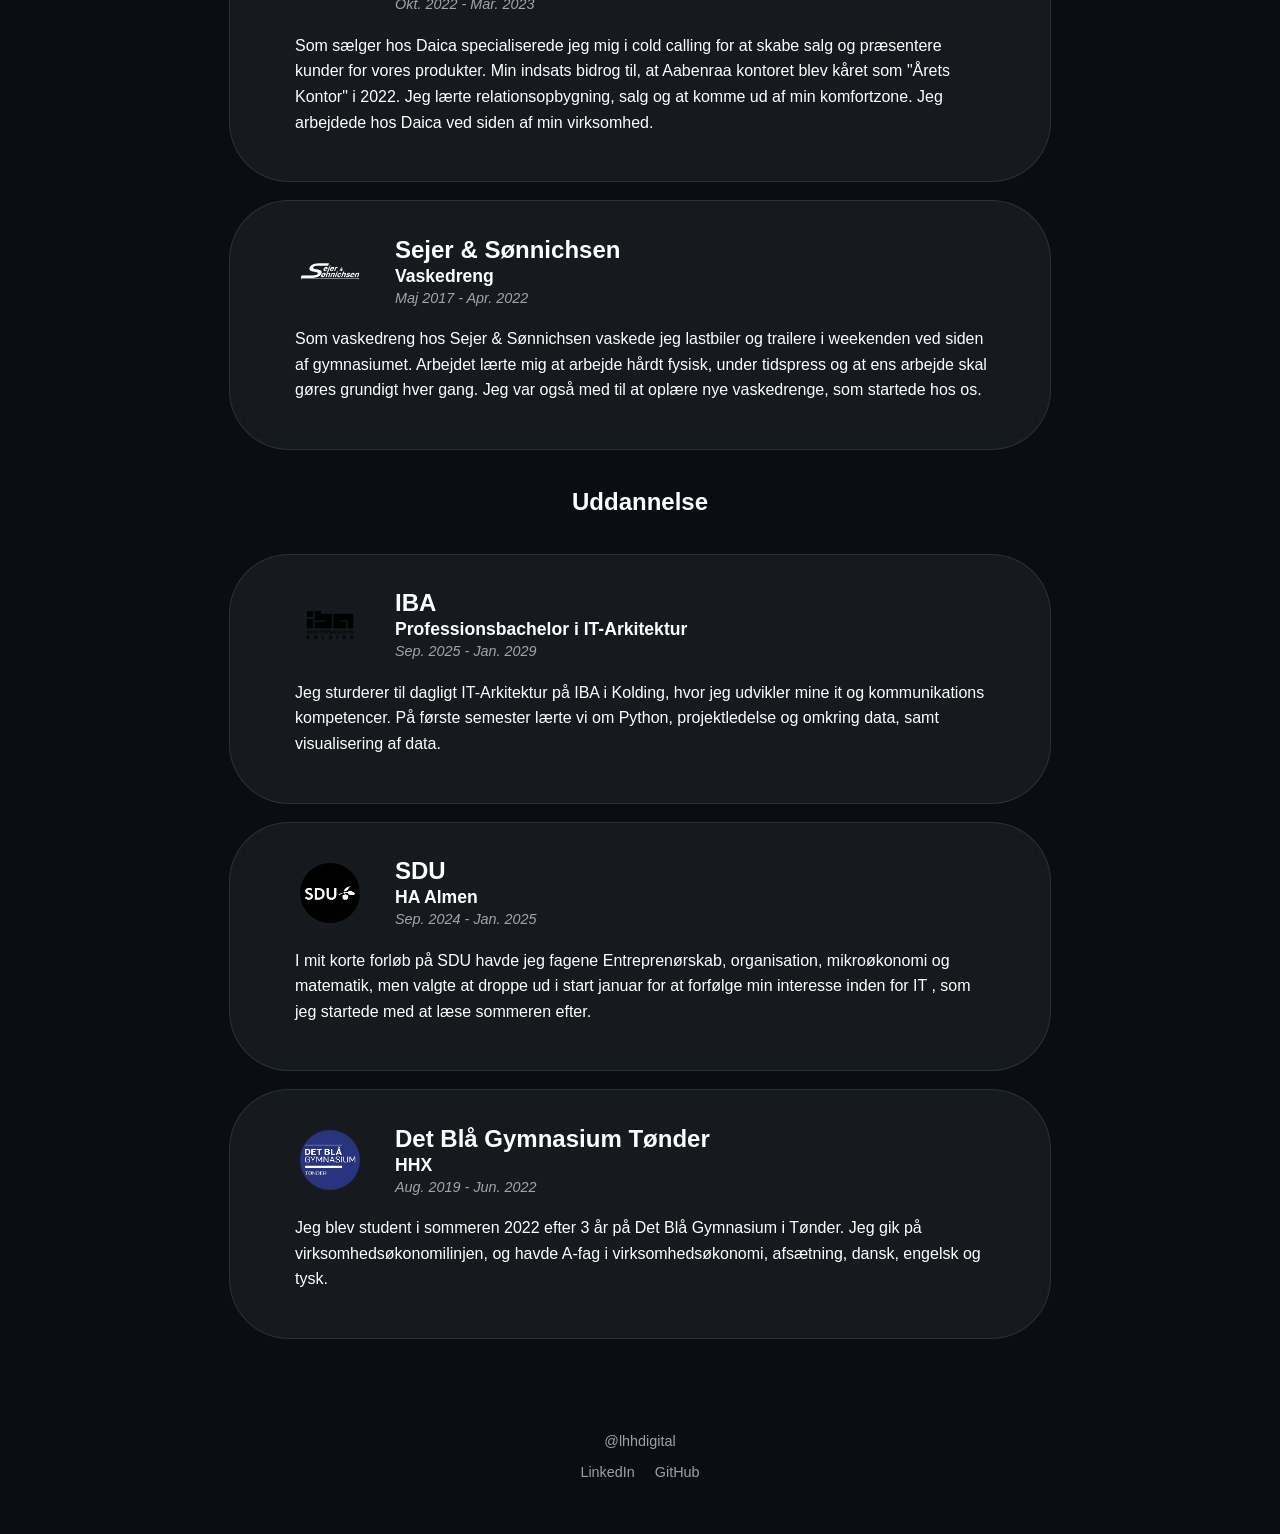
==== commit 8b0e8374: "New" ====
--- a/cv.html
+++ b/cv.html
@@ -53,7 +53,7 @@
             </div>
 
             <p class="cv-description">
-                I LHH Digital løser jeg diverse freelanceopgaver for mit netværk med fokus på digitale løsninger. Mit arbejde indebærer primært webudvikling samt strategisk rådgivning omkring markedsføring.
+                I LHH Digital løser jeg diverse freelanceopgaver for mit netværk med fokus på digitale løsninger. Mit arbejde indebærer primært webudvikling samt strategisk rådgivning omkring markedsføring med fokus på Facebook og Google annoncering.
                 Pt. er det sat lidt på pause, da jeg fokuserer på uddannelse og Tesla.
             </p>
         </div>
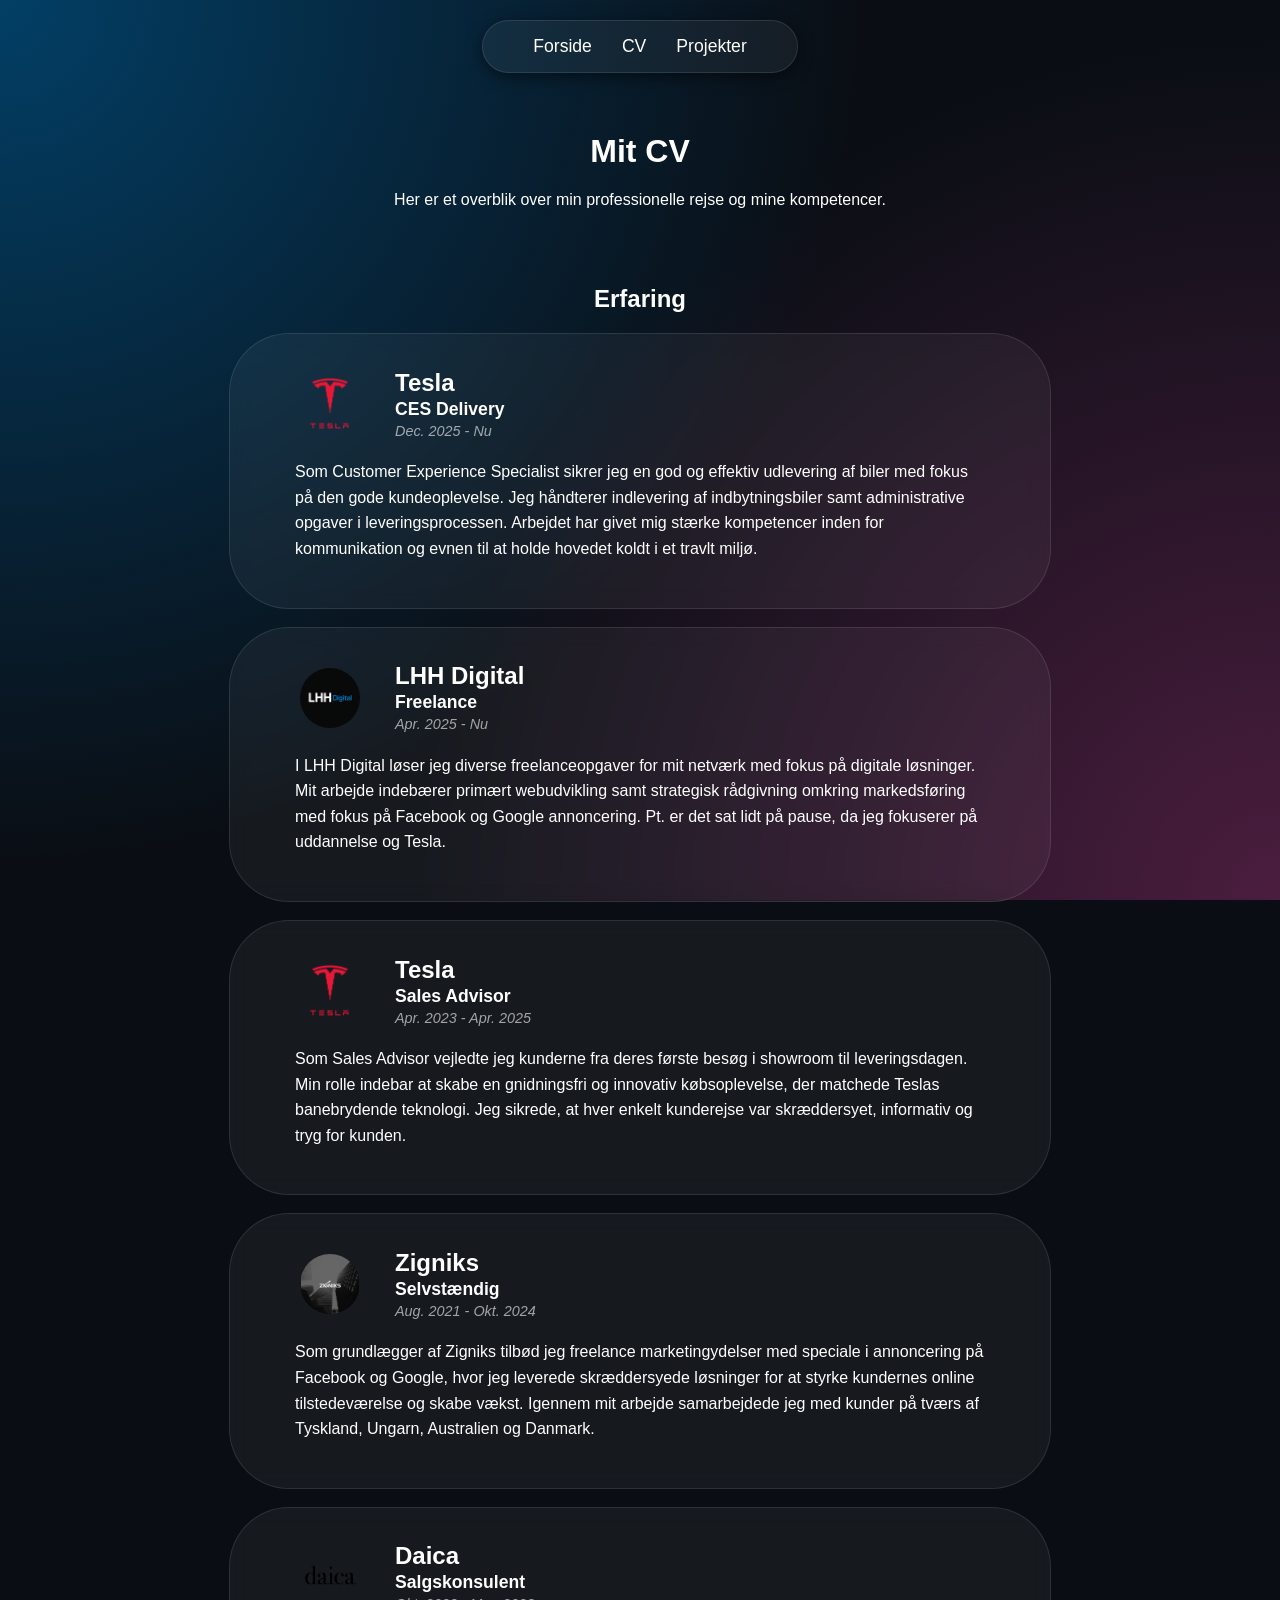
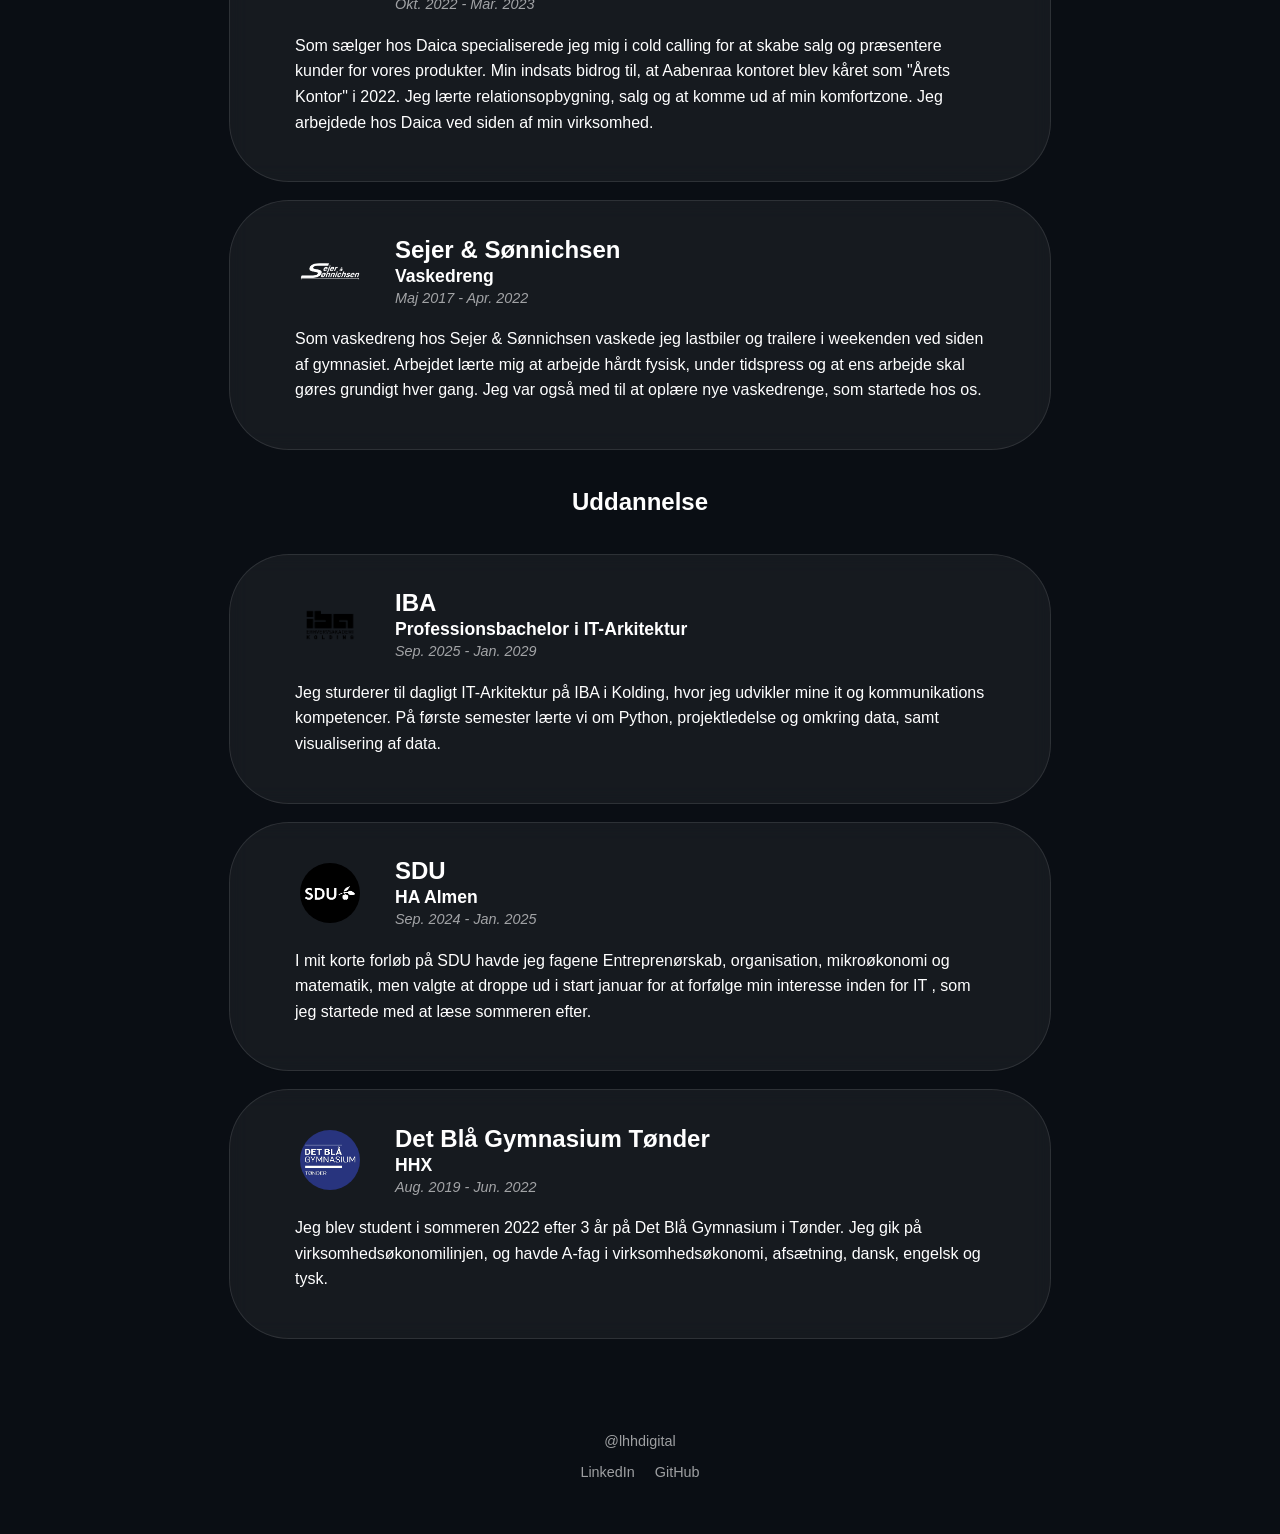
==== commit 86347b0a: "Made the website design look better for phones, and added a pop up page when you press see more on t" ====
--- a/cv.html
+++ b/cv.html
@@ -10,9 +10,9 @@
 
     <nav>
         <ul>
-            <li><a href="index.html">Forside</a></li>
-            <li><a href="cv.html">CV</a></li>
-            <li><a href="projects.html">Projekter</a></li>
+            <li><a href="index">Forside</a></li>
+            <li><a href="cv">CV</a></li>
+            <li><a href="projects">Projekter</a></li>
         </ul>
     </nav>
 
@@ -25,7 +25,7 @@
         <h2>Erfaring</h2>
         <div class ="cv-card-oval">
             <div class="cv-top-row">
-                <img src="tesla.png" alt="Tesla logo" class="company-logo">
+                <img src="img/tesla.png" alt="Tesla logo" class="company-logo">
 
                 <div class="cv-titles">
                     <h3 class="company-name">Tesla</h3>
@@ -35,7 +35,7 @@
             </div>
 
             <p class="cv-description">
-            Som specialist sikrer jeg en god og effektiv udlevering af biler med fokus på den gode kundeoplevelse. 
+            Som Customer Experience Specialist sikrer jeg en god og effektiv udlevering af biler med fokus på den gode kundeoplevelse. 
             Jeg håndterer indlevering af indbytningsbiler samt administrative opgaver i leveringsprocessen. Arbejdet har givet mig stærke kompetencer inden for kommunikation og evnen til at holde hovedet koldt i et travlt miljø.
 
             </p>
@@ -43,7 +43,7 @@
         <br>
         <div class ="cv-card-oval">
             <div class="cv-top-row">
-                <img src="lhh-logo.png" alt="lhh logo" class="company-logo">
+                <img src="img/lhh-logo.png" alt="lhh logo" class="company-logo">
 
                 <div class="cv-titles">
                     <h3 class="company-name">LHH Digital</h3>
@@ -60,7 +60,7 @@
         <br>
         <div class ="cv-card-oval">
             <div class="cv-top-row">
-                <img src="tesla.png" alt="Tesla logo" class="company-logo">
+                <img src="img/tesla.png" alt="Tesla logo" class="company-logo">
 
                 <div class="cv-titles">
                     <h3 class="company-name">Tesla</h3>
@@ -76,7 +76,7 @@
         <br>
         <div class ="cv-card-oval">
             <div class="cv-top-row">
-                <img src="zigniks.png" alt="Zigniks logo" class="company-logo">
+                <img src="img/zigniks.png" alt="Zigniks logo" class="company-logo">
 
                 <div class="cv-titles">
                     <h3 class="company-name">Zigniks</h3>
@@ -93,7 +93,7 @@
         <br>
         <div class ="cv-card-oval">
             <div class="cv-top-row">
-                <img src="daica.png" alt="Daica logo" class="company-logo">
+                <img src="img/daica.png" alt="Daica logo" class="company-logo">
 
                 <div class="cv-titles">
                     <h3 class="company-name">Daica</h3>
@@ -110,7 +110,7 @@
         <br>
         <div class ="cv-card-oval">
             <div class="cv-top-row">
-                <img src="seso.png" alt="seso logo" class="company-logo">
+                <img src="img/seso.png" alt="seso logo" class="company-logo">
 
                 <div class="cv-titles">
                     <h3 class="company-name">Sejer & Sønnichsen</h3>
@@ -120,7 +120,7 @@
             </div>
 
             <p class="cv-description">
-            Som vaskedreng hos Sejer & Sønnichsen vaskede jeg lastbiler og trailere i weekenden ved siden af gymnasiumet.
+            Som vaskedreng hos Sejer & Sønnichsen vaskede jeg lastbiler og trailere i weekenden ved siden af gymnasiet.
             Arbejdet lærte mig at arbejde hårdt fysisk, under tidspress og at ens arbejde skal gøres grundigt hver gang. Jeg var også med til at oplære nye vaskedrenge, som startede hos os. 
             </p>
         </div>
@@ -129,7 +129,7 @@
         <br>
         <div class ="cv-card-oval">
             <div class="cv-top-row">
-                <img src="iba.png" alt="iba logo" class="company-logo">
+                <img src="img/iba.png" alt="iba logo" class="company-logo">
 
                 <div class="cv-titles">
                     <h3 class="company-name">IBA</h3>
@@ -146,7 +146,7 @@
         <br>
         <div class ="cv-card-oval">
             <div class="cv-top-row">
-                <img src="sdu.png" alt="sdu logo" class="company-logo">
+                <img src="img/sdu.png" alt="sdu logo" class="company-logo">
 
                 <div class="cv-titles">
                     <h3 class="company-name">SDU</h3>
@@ -164,7 +164,7 @@
         <br>
         <div class ="cv-card-oval">
             <div class="cv-top-row">
-                <img src="toha.png" alt="toha logo" class="company-logo">
+                <img src="img/toha.png" alt="toha logo" class="company-logo">
 
                 <div class="cv-titles">
                     <h3 class="company-name">Det Blå Gymnasium Tønder</h3>
--- a/styles.css
+++ b/styles.css
@@ -1,6 +1,4 @@
-/* Generel styling */
 body {
-    /* Den nye mesh-gradient baggrund */
     background: 
         radial-gradient(circle at 0% 0%, rgba(0, 75, 122, 0.8), transparent 55%),
         radial-gradient(circle at 100% 100%, rgba(91, 33, 73, 0.8), transparent 55%),
@@ -14,7 +12,6 @@
     padding: 0;
 }
 
-/* Navigrationsmenu */
 nav {
     background-color: rgba(255, 255, 255, 0.05);
     width: fit-content;
@@ -49,7 +46,6 @@
     transform: scale(1.1);
 }
 
-/* Dashboard med LinkedIn & GitHub */
 .dashboard {
     display: flex;
     flex-wrap: wrap;
@@ -85,7 +81,6 @@
     background-color: rgba(255, 255, 255, 0.1);
 }
 
-/* Profil Sektion */
 .profile-container {
     display: flex;
     justify-content: center;
@@ -119,7 +114,7 @@
     text-decoration: none;
 }
 
-/* Footer */
+
 footer {
     padding: 40px;
     font-size: 0.9rem;
@@ -250,7 +245,7 @@
 
 .project-info h3 {
     margin: 0 0 10px 0;
-    color: #white;
+    color: white;
 }
 
 .project-link {
@@ -263,8 +258,122 @@
     border-radius: 2px solid #00c6ff;
 }
 
-@media (max-width: 600px) {
-    .project-grid {
-        grid-template-columns: 1fr;
-    }
+.modal {
+    display: none;
+    position: fixed;
+    z-index: 1000;
+    left: 0;
+    top: 0;
+    width: 100%;
+    height: 100%;
+    background-color: rgba(0, 0, 0, 0.8);
+    backdrop-filter: blur(2px);
+}
+
+.modal-content {
+    background-color: #1a1f26;
+    margin: 10% auto;
+    padding: 30px;
+    border: 1px solid rgba(255, 255, 255, 0.2);
+    border-radius: 20px;
+    width: 90%;
+    max-width: 650px;
+    color: white;
+    text-align: left;
+    position: relative;
+}
+
+.close-btn {
+    position: absolute;
+    right: 20px;
+    left: 10px;
+    top: 10px;
+    font-size: 28px;
+    cursor: pointer;
+    color: #aaa
+}
+
+.close-btn hover {
+    color: white;
+}
+
+@media (max-width: 768px) {
+    nav {
+        padding: 10px 20px;
+        margin: 10px auto 30px auto;
+    }
+
+    nav ul{
+        gap: 15px;
+    }
+
+    header h2, header p {
+        padding: 0 20px;
+        text-align: center;
+    }
+
+    header p {
+        max-width: 80%;
+        margin-left: auto;
+        margin-right: auto;
+        line-height: 1.5;
+        margin-bottom: 15px;
+    }
+
+    .profile-details p {
+        padding: 0 15px;
+        word-break: break-word;
+    }
+
+    .cv.cv-description {
+        text-align: center;
+        padding: 0 10px;
+        margin-top: 10px;
+    }
+ 
+
+    .cv-card-oval {
+        padding: 20px;
+        border-radius: 30px;
+        width: 90%;
+    }
+
+    .cv-top-row {
+        flex-direction: column;
+        text-align: center;
+        gap: 10px;
+    }
+
+    .cv-titles {
+        text-align: center;
+    }
+
+    .company-logo {
+        margin: 0 auto; 
+    }
+
+    .dashboard {
+        gap: 10px;
+    }
+
+    .card {
+        width: 120px;
+        padding: 15px;
+    }
+
+    .profile-card {
+        padding: 20px;
+        max-width: 300px;
+    }
+
+    .profile-img {
+        width: 120px;
+        height: 120px;
+    }
+
+    footer ul {
+        flex-direction: column;
+        gap: 10px;
+    }
+
 }
